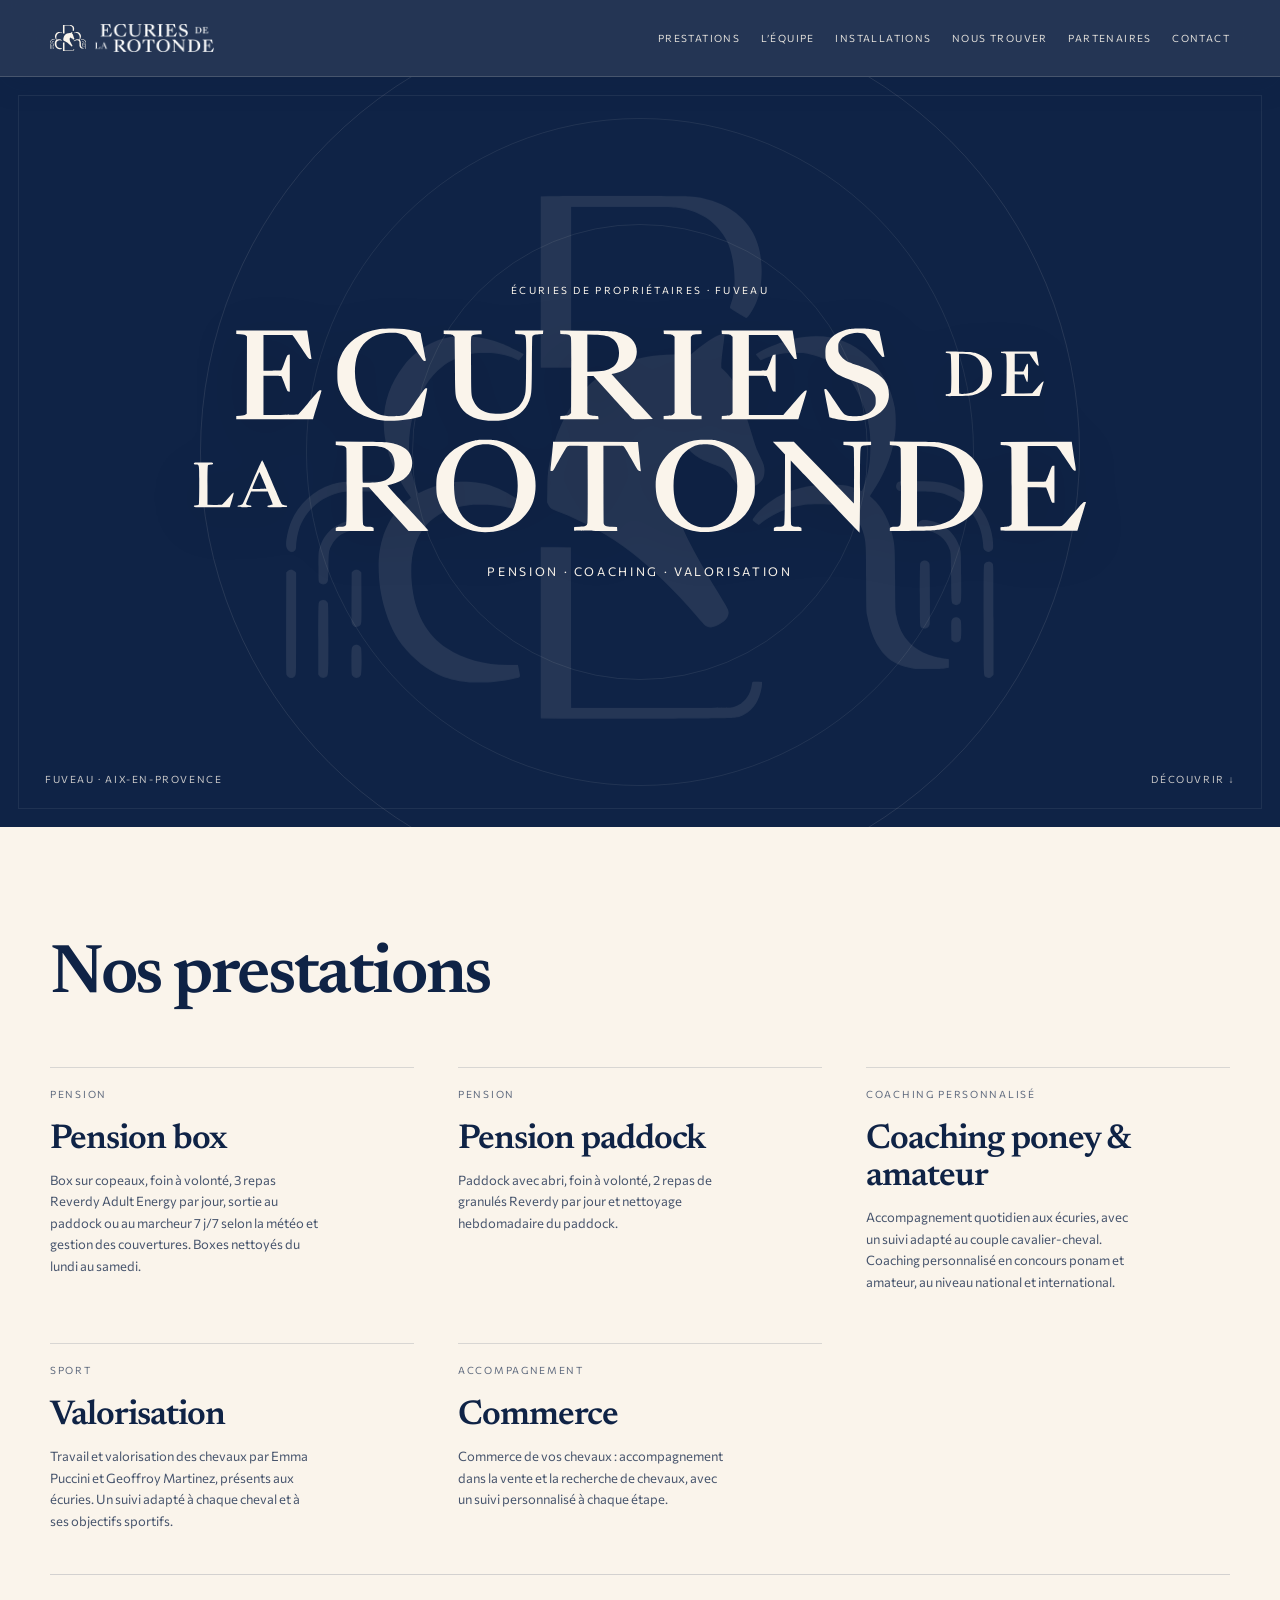
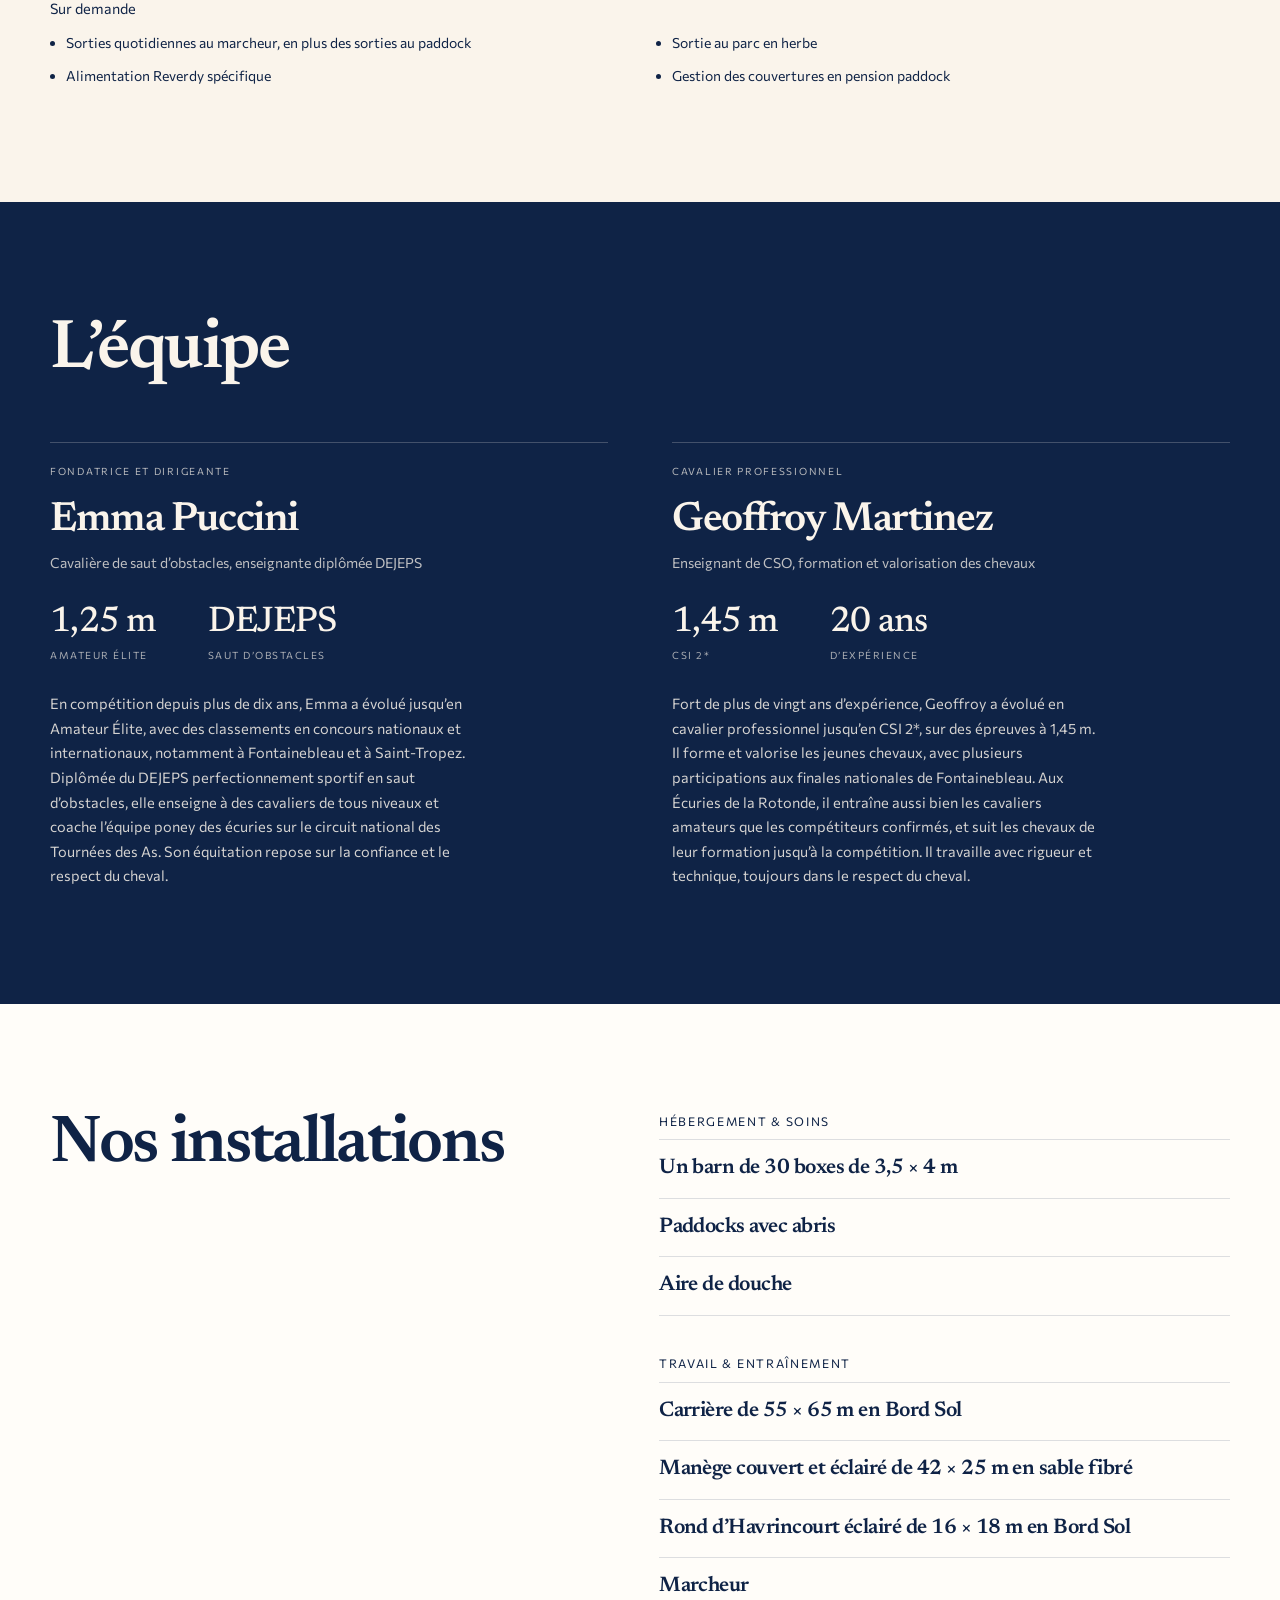
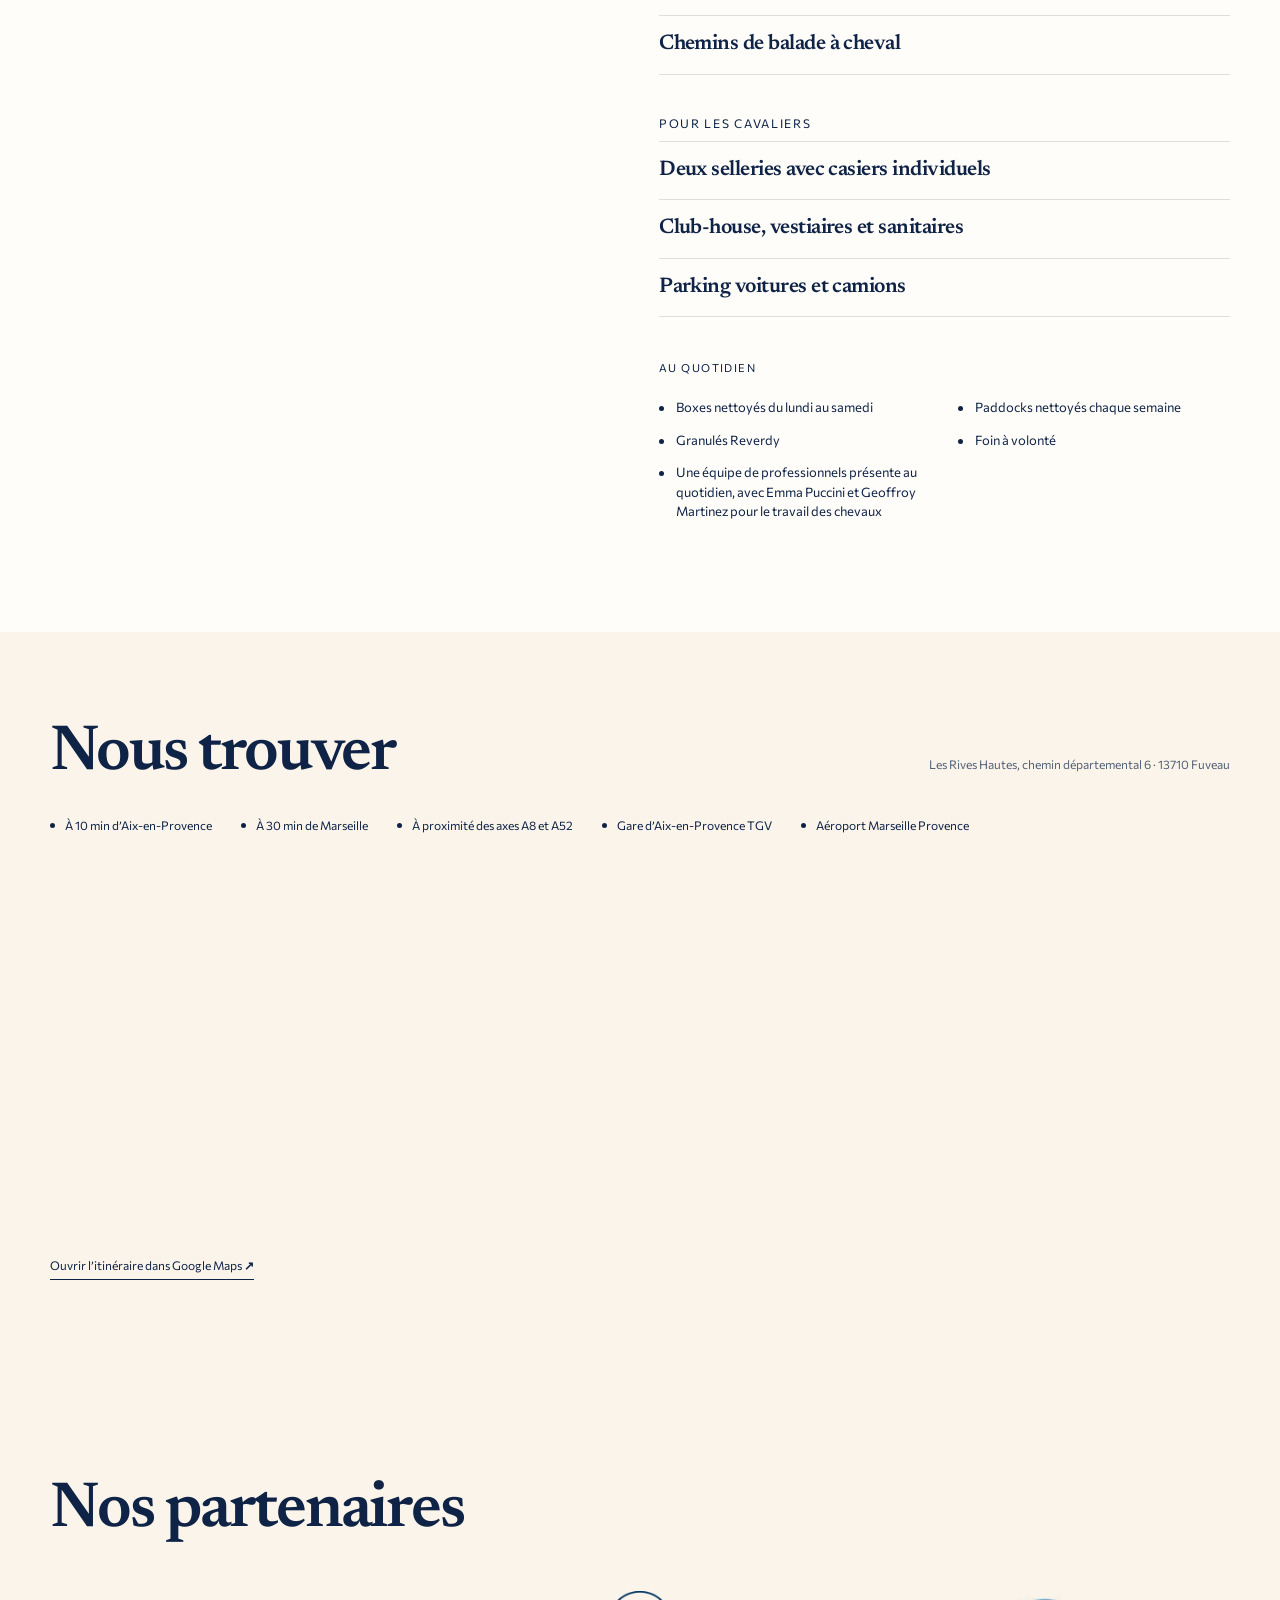
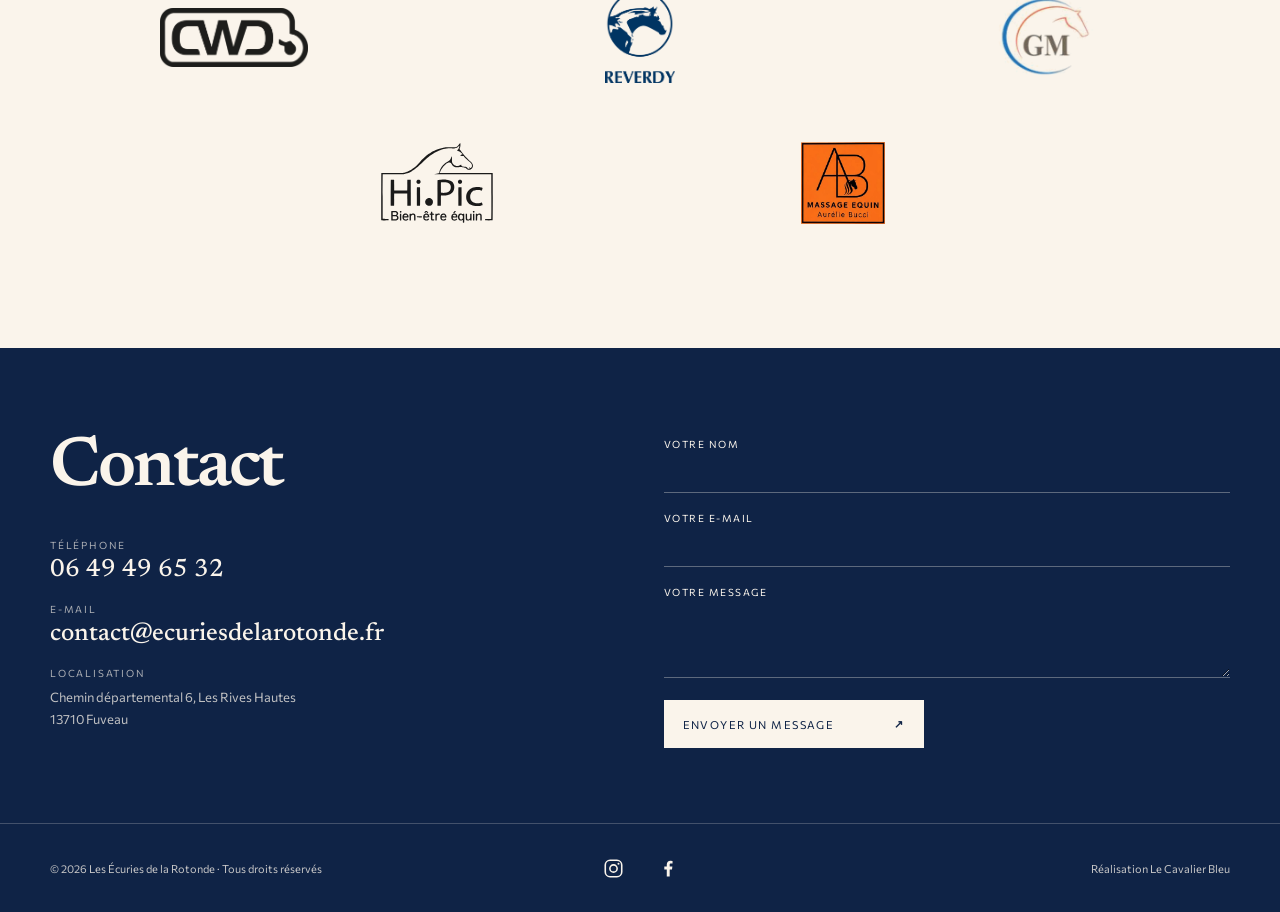
==== ecuries-de-la-rotonde-mini-site/index.html @ ada13812 "Add team section to the Rotonde mini-site Emma Puccini and Geoffroy Martinez with short bios and key" ====
<!DOCTYPE html>

<!DOCTYPE html>

<html lang="fr"><head><meta charset="utf-8"/><meta content="width=device-width, initial-scale=1" name="viewport"/><meta content="#0F2346" name="theme-color"/><meta content="Les Écuries de la Rotonde à Fuveau, près d'Aix-en-Provence : pensions box et paddock, coaching poney et amateur, valorisation et commerce de chevaux." name="description"/><title>Écuries de la Rotonde | Pension, coaching et valorisation à Fuveau</title><style>
@font-face{font-family:Newsreader;src:url('[data-uri]') format('woff2');font-weight:500;font-display:swap}@font-face{font-family:Newsreader;src:url('[data-uri]') format('woff2');font-weight:600;font-display:swap}@font-face{font-family:Commissioner;src:url('[data-uri]') format('woff2');font-weight:400;font-display:swap}@font-face{font-family:Commissioner;src:url('[data-uri]') format('woff2');font-weight:600;font-display:swap}
:root{--ink:#0f2346;--cream:#faf4eb;--paper:#fffdf9;--rule:rgba(15,35,70,.14);--serif:Newsreader,Georgia,serif;--sans:Commissioner,Arial,sans-serif}*{box-sizing:border-box}html{scroll-behavior:smooth;scroll-padding-top:88px}body{margin:0;background:var(--cream);color:var(--ink);font-family:var(--sans);-webkit-font-smoothing:antialiased}a{color:inherit}button,input,textarea{font:inherit}button{cursor:pointer}.wrap{width:min(1180px,calc(100% - 88px));margin:auto}.top{position:sticky;top:0;z-index:20;background:var(--cream);border-bottom:1px solid var(--rule)}.top-inner{height:76px;display:flex;align-items:center;justify-content:space-between}.wordmark{font-family:var(--serif);font-size:25px;font-weight:600;letter-spacing:-.045em;line-height:1;text-decoration:none}.navlinks{display:flex;gap:37px;align-items:center}.navlinks a{font-size:11px;text-decoration:none;text-transform:uppercase;letter-spacing:.14em;font-weight:600}.navlinks a:hover{text-decoration:underline;text-underline-offset:7px}.navlinks .nav-contact{border-bottom:1px solid var(--ink);padding-bottom:7px}.menu{display:none;border:0;background:transparent;font-size:12px;letter-spacing:.12em}
.hero{background:var(--ink);color:var(--cream);position:relative;overflow:hidden;min-height:min(710px,calc(100svh - 76px));display:flex;align-items:center;justify-content:center}.hero:after{content:"";position:absolute;inset:18px;border:1px solid rgba(250,244,235,.11);pointer-events:none}.hero-bg{position:absolute;width:min(800px,90vw);aspect-ratio:1;left:50%;top:50%;transform:translate(-50%,-50%);border:1px solid rgba(250,244,235,.1);border-radius:50%;animation:ringEnter 1.5s ease both}.hero-bg:before,.hero-bg:after{content:"";position:absolute;inset:12%;border:1px solid rgba(250,244,235,.08);border-radius:50%}.hero-bg:after{inset:24%}.hero-monogram{position:absolute;width:480px;max-width:72%;opacity:.045;left:50%;top:50%;transform:translate(-50%,-50%);pointer-events:none}.hero-inner{width:min(1000px,80vw);text-align:center;position:relative;z-index:2;padding:100px 0 115px}.hero-label{font-size:10px;letter-spacing:.26em;text-transform:uppercase;opacity:.74;animation:fadeUp .8s .25s both}.hero-logo{width:min(700px,76vw);height:auto;display:block;margin:54px auto 56px;animation:logoReveal 1.4s .1s both}.hero-location{font-family:var(--serif);font-size:19px;font-style:italic;opacity:.83;animation:fadeUp 1s .7s both}.hero-bottom{position:absolute;bottom:42px;left:45px;right:45px;display:flex;justify-content:space-between;align-items:end;z-index:3;font-size:10px;text-transform:uppercase;letter-spacing:.16em;opacity:.78}.hero-bottom a{text-decoration:none}.hero-bottom a:hover{text-decoration:underline}.cross{font-family:var(--serif);font-size:25px;font-weight:500;line-height:0}.section{padding:116px 0}.section-intro{display:grid;grid-template-columns:1fr 2fr;gap:38px;align-items:start;margin-bottom:58px}.eyebrow{font-size:10px;letter-spacing:.2em;text-transform:uppercase;font-weight:600;padding-top:12px}.section-title{font-family:var(--serif);font-size:clamp(52px,6.3vw,88px);font-weight:600;letter-spacing:-.055em;line-height:.95;margin:0}.section-title i{font-weight:500}.subhead{font-size:14px;line-height:1.7;max-width:450px;margin:26px 0 0;opacity:.8}.offers{display:grid;grid-template-columns:repeat(3,1fr);column-gap:44px;row-gap:50px}.offer{padding-top:20px;border-top:1px solid var(--rule)}.offer h3{font-family:var(--serif);font-weight:600;font-size:clamp(26px,2.7vw,36px);letter-spacing:-.03em;line-height:1.08;margin:0 0 11px}.offer p{font-size:13px;line-height:1.65;max-width:270px;margin:0;opacity:.76}.offer small{display:block;font-size:10px;text-transform:uppercase;letter-spacing:.17em;margin-bottom:22px;opacity:.65}.install{background:var(--paper);padding:110px 0}.install-grid{display:grid;grid-template-columns:1fr 1.1fr;gap:90px}.install-heading{position:sticky;top:120px;align-self:start}.install-heading .section-title{font-size:clamp(55px,6vw,80px)}.facility-list{margin:4px 0 0;padding:0;list-style:none}.facility-list li{display:flex;gap:24px;align-items:baseline;justify-content:space-between;border-bottom:1px solid var(--rule);padding:19px 0;font-family:var(--serif);font-size:clamp(22px,2.1vw,31px);font-weight:500;letter-spacing:-.02em}.facility-list li:first-child{border-top:1px solid var(--rule)}.facility-list .number{font:600 10px var(--sans);letter-spacing:.12em;opacity:.44}.facility-note{margin-top:36px;padding-left:23px;border-left:2px solid var(--ink);font-size:12px;line-height:1.9}.facility-note strong{font-weight:600}.partners{padding:96px 0 105px}.partners-head{display:flex;justify-content:space-between;align-items:end;gap:20px;margin-bottom:53px}.partners-head .section-title{font-size:clamp(50px,5.6vw,75px)}.partner-grid{display:grid;grid-template-columns:repeat(4,1fr);gap:46px;align-items:center}.partner-logo{height:98px;display:flex;align-items:center;justify-content:center}.partner-logo img{display:block;max-width:100%;max-height:76px;object-fit:contain;filter:grayscale(1);mix-blend-mode:multiply}.partner-logo img.hipic{max-height:85px}.partner-grid figcaption{font-size:10px;text-align:center;letter-spacing:.12em;text-transform:uppercase;margin-top:14px;opacity:.6}.partner-grid figure{margin:0}.contact{background:var(--ink);color:var(--cream);padding:120px 0 110px}.contact-layout{display:grid;grid-template-columns:.9fr 1.1fr;gap:100px}.contact .section-title{font-size:clamp(65px,7vw,100px)}.contact-lines{margin-top:60px}.contact-lines .contact-label{font-size:10px;letter-spacing:.18em;text-transform:uppercase;opacity:.65;margin:28px 0 9px}.contact-lines a{font-family:var(--serif);font-size:clamp(22px,2.2vw,29px);text-decoration:none}.contact-lines a:hover{text-decoration:underline}.contact-lines .address{font-size:13px;line-height:1.7;opacity:.75;max-width:320px}.contact-form{padding-top:20px}.contact-form label{display:block;font-size:10px;text-transform:uppercase;letter-spacing:.15em;margin:0 0 10px}.contact-form input,.contact-form textarea{background:transparent;border:none;border-bottom:1px solid rgba(250,244,235,.33);color:var(--cream);width:100%;padding:11px 0 15px;outline:none;border-radius:0;margin-bottom:30px;font-size:15px}.contact-form input:focus,.contact-form textarea:focus{border-color:var(--cream)}.contact-form textarea{height:100px;resize:vertical}.submit{border:1px solid var(--cream);color:var(--ink);background:var(--cream);padding:18px 25px;min-height:54px;display:flex;justify-content:space-between;align-items:center;gap:60px;font-size:11px;letter-spacing:.13em;text-transform:uppercase;font-weight:600}.submit:hover{background:transparent;color:var(--cream)}.form-note{font-size:11px;opacity:.65;line-height:1.55;margin-top:16px}.footer{background:var(--ink);color:var(--cream);border-top:1px solid rgba(250,244,235,.22);padding:26px 0}.footer .wrap{display:flex;justify-content:space-between;gap:22px;font-size:11px;opacity:.76}.footer a{text-decoration:none}.footer a:hover{text-decoration:underline}
@keyframes logoReveal{0%{opacity:0;transform:translateY(22px) scale(.97);filter:blur(6px)}100%{opacity:1;transform:translateY(0) scale(1);filter:blur(0)}}@keyframes fadeUp{from{opacity:0;transform:translateY(15px)}to{opacity:1;transform:translateY(0)}}@keyframes ringEnter{from{opacity:0;transform:translate(-50%,-50%) scale(.88)}to{opacity:1;transform:translate(-50%,-50%) scale(1)}}
@media(max-width:850px){.wrap{width:calc(100% - 44px)}.top-inner{height:68px}.navlinks{gap:16px}.navlinks a{font-size:10px}.hero{min-height:620px}.hero-logo{width:85vw}.section{padding:85px 0}.section-intro{grid-template-columns:1fr;gap:18px}.offers{grid-template-columns:repeat(2,1fr);gap:35px}.install-grid{grid-template-columns:1fr;gap:44px}.install-heading{position:static}.partner-grid{gap:22px}.contact-layout{grid-template-columns:1fr;gap:50px}.contact-lines{margin-top:35px}}
@media(max-width:600px){.top-inner{height:64px}.wordmark{font-size:22px}.menu{display:block}.navlinks{display:none;position:absolute;top:64px;left:0;right:0;background:var(--cream);padding:26px 22px 30px;flex-direction:column;align-items:start;gap:24px;border-bottom:1px solid var(--rule)}.navlinks.open{display:flex}.navlinks a{font-size:12px}.hero{min-height:580px;min-height:calc(85svh - 64px)}.hero:after{inset:10px}.hero-inner{width:100%;padding:90px 20px 115px}.hero-logo{width:93%;margin:48px auto}.hero-label{font-size:9px}.hero-location{font-size:17px}.hero-bottom{left:24px;right:24px;bottom:25px;font-size:9px}.hero-monogram{max-width:95%}.section{padding:76px 0}.section-title{font-size:57px}.section-intro{margin-bottom:38px}.offers{grid-template-columns:1fr;gap:24px}.offer{padding-top:16px}.offer small{margin-bottom:12px}.offer h3{font-size:31px}.install{padding:80px 0}.facility-list li{font-size:25px}.partner-grid{grid-template-columns:repeat(2,1fr);gap:28px 18px}.partners-head{margin-bottom:32px}.partners-head .section-title{font-size:55px}.contact{padding:80px 0}.contact .section-title{font-size:76px}.contact-form{padding-top:0}.footer .wrap{flex-direction:column;gap:10px}}
@media(prefers-reduced-motion:reduce){html{scroll-behavior:auto}*,*:before,*:after{animation:none!important;transition:none!important}}

/* V7 design refinements */
i,em,.hero-location{font-style:normal!important} .section-title{font-weight:750;letter-spacing:-.035em}.section-title i{font-weight:inherit}.wordmark{display:inline-flex;align-items:center;width:185px;min-width:185px}.nav-logo{width:100%;height:46px;object-fit:contain;object-position:left center;filter:brightness(0) saturate(100%) invert(12%) sepia(24%) saturate(2056%) hue-rotate(178deg) brightness(90%)}.top-inner{gap:35px}.hero-location{font-family:var(--sans);font-size:12px;font-weight:600;letter-spacing:.26em;text-transform:uppercase}.section-intro{grid-template-columns:1fr;gap:0}.section-title{font-size:clamp(48px,5.4vw,78px)}.install-heading .section-title{font-size:clamp(43px,5.2vw,70px)}.facility-list li{align-items:center;gap:26px;font-size:clamp(21px,2vw,29px);font-weight:550}.facility-list li small{font-family:var(--sans);font-size:12px;letter-spacing:.01em;white-space:nowrap;opacity:.7}.facility-note p{margin:8px 0 0}.partner-grid a{display:block;text-decoration:none;transition:opacity .2s ease}.partner-grid a:hover{opacity:.7}.partner-logo img{filter:none}.partners .section-title{font-size:clamp(47px,5vw,70px)}.contact-layout{gap:110px;align-items:start}.contact .eyebrow{padding-top:0;margin-bottom:28px}.contact .section-title{font-size:clamp(60px,6vw,87px);line-height:1.1}.contact-lines{margin-top:75px}.contact-form{padding-top:48px}.location-section{padding:90px 0 105px;background:var(--cream)}.location-head{display:flex;align-items:baseline;justify-content:space-between;gap:25px;margin-bottom:30px}.location-head h2{font-family:var(--serif);font-size:clamp(42px,5vw,66px);margin:0;font-weight:700;letter-spacing:-.04em}.location-head p{font-size:12px;margin:0;opacity:.7}.map{width:100%;height:370px;border:0;display:block;filter:none}.directions{display:inline-block;margin-top:22px;font-size:12px;font-weight:600;text-decoration:none;border-bottom:1px solid;padding-bottom:6px}.directions:hover{opacity:.65}@media(max-width:850px){.wordmark{width:160px;min-width:160px}.contact-layout{gap:55px}.contact-form{padding-top:0}.contact-lines{margin-top:45px}}@media(max-width:600px){.wordmark{width:146px;min-width:146px}.nav-logo{height:42px}.top-inner{gap:12px}.hero-location{font-size:10px;letter-spacing:.15em}.facility-list li{display:block}.facility-list li small{display:block;margin-top:7px}.location-head{display:block}.location-head p{margin-top:12px}.map{height:310px}.contact .eyebrow{margin-bottom:24px}.contact .section-title{font-size:68px}.contact-lines{margin-top:48px}}
/* V8: visual refinement */
.wordmark{width:143px!important;min-width:143px!important;flex-shrink:0}
.nav-logo{height:38px!important;object-fit:contain!important}
.top-inner{gap:28px}
.hero{min-height:min(750px,calc(100svh - 76px))}
.hero:after{border-color:rgba(250,244,235,.07)}
.hero-bg{opacity:.48;width:min(880px,95vw)}
.hero-monogram{display:none!important}
.hero-inner{width:min(1120px,92vw);padding:82px 0 112px}
.hero-logo{width:min(900px,88vw);max-height:480px;object-fit:contain;margin:30px auto 30px;filter:drop-shadow(0 9px 30px rgba(0,0,0,.08))}
.hero-label{font-size:10px;letter-spacing:.23em}
.hero-location{font-size:12px;letter-spacing:.22em;font-weight:600}
.section-title,.partners .section-title,.install-heading .section-title{font-weight:750}
.facility-list li{justify-content:flex-start;letter-spacing:-.025em;padding:17px 0}
.facility-list li:first-child{border-top:0}
.facility-note{margin-top:39px;padding-left:0;border-left:0}
.facility-note strong{font-size:11px;letter-spacing:.13em;text-transform:uppercase}
.daily-list{list-style:none;margin:19px 0 0;padding:0;display:grid;grid-template-columns:1fr 1fr;column-gap:27px;row-gap:13px}
.daily-list li{position:relative;padding-left:17px;font-size:13px;line-height:1.5}
.daily-list li:before{content:'';position:absolute;top:8px;left:0;width:5px;height:5px;border-radius:50%;background:var(--ink)}
.partners-head{margin-bottom:36px}
.partner-grid{gap:26px}
.partner-logo{height:105px}
.partner-logo img,.partner-logo img.hipic{width:100%;height:78px;max-height:78px;max-width:175px;object-fit:contain}
.partner-grid figure:first-child img{max-width:132px}
.contact{padding:82px 0 75px}
.contact-layout{grid-template-columns:1fr 1.05fr;gap:74px}
.contact .section-title{font-size:clamp(55px,5.5vw,76px);line-height:1.1}
.contact-lines{margin-top:31px}
.contact-lines .contact-label{margin:20px 0 7px}
.contact-lines a{font-size:clamp(19px,2vw,25px)}
.contact-form{padding-top:8px}
.contact-form label{margin-bottom:5px}
.contact-form input,.contact-form textarea{margin-bottom:19px;padding:8px 0 11px}
.contact-form textarea{height:75px}
.submit{padding:13px 18px;min-height:48px}
.location-head h2{font-style:normal}
.access-facts{display:flex;flex-wrap:wrap;gap:10px 29px;margin:20px 0 32px}
.access-facts span{font-size:12px;font-weight:600;line-height:1.5;position:relative;padding-left:15px}
.access-facts span:before{content:'';position:absolute;top:7px;left:0;width:5px;height:5px;background:var(--ink);border-radius:50%}
@media(max-width:850px){.contact-layout{gap:36px}.hero-logo{width:94vw}}
@media(max-width:600px){.wordmark{width:118px!important;min-width:118px!important}.nav-logo{height:33px!important}.hero{min-height:calc(82svh - 64px)}.hero-inner{width:100%;padding:100px 13px 110px}.hero-logo{width:98%;margin:35px auto 34px}.hero-location{font-size:10px;letter-spacing:.16em}.daily-list{grid-template-columns:1fr}.partner-grid{gap:14px}.partner-logo img,.partner-logo img.hipic{height:62px;max-height:62px;max-width:130px}.partner-grid figure:first-child img{max-width:105px}.contact{padding:67px 0}.contact .section-title{font-size:57px}.contact-lines{margin-top:25px}.access-facts{gap:9px 20px}}


/* V9 — editorial finishing & visual motion */
.wordmark{display:inline-flex!important;align-items:center;gap:10px;width:auto!important;min-width:0!important;text-decoration:none;color:#0F2346;flex:none}
.nav-symbol{display:block;object-fit:contain;width:42px;height:43px;filter:brightness(0) saturate(100%) invert(12%) sepia(24%) saturate(2056%) hue-rotate(178deg) brightness(90%)}
.nav-name{max-width:143px;font-family:var(--sans);font-weight:700;font-size:11px;line-height:1.22;letter-spacing:.105em}
.hero{isolation:isolate;overflow:hidden}
.hero-monogram{display:block!important;position:absolute;z-index:0;width:min(710px,79vw);height:auto;max-height:76%;object-fit:contain;top:50%;left:50%;transform:translate(-50%,-49%);opacity:.095;pointer-events:none;animation:watermark-reveal 2.4s ease-out both}
.hero-inner{position:relative;z-index:2}
.hero-logo{position:relative;z-index:2;filter:drop-shadow(0 12px 25px rgba(0,0,0,.16));animation:logo-reveal 1.35s cubic-bezier(.2,.7,.2,1) both}
.water-ripples{position:absolute;z-index:0;inset:0;pointer-events:none;overflow:hidden}
.water-ripples span{position:absolute;left:50%;top:49%;width:48vw;height:48vw;max-width:650px;max-height:650px;border:1px solid rgba(250,244,235,.12);border-radius:50%;transform:translate(-50%,-50%) scale(.65);animation:fountain-wave 9s ease-out infinite;opacity:0}
.water-ripples span:nth-child(2){animation-delay:3s}.water-ripples span:nth-child(3){animation-delay:6s}
@keyframes fountain-wave{0%{transform:translate(-50%,-50%) scale(.62);opacity:0}17%{opacity:.44}75%{opacity:.08}100%{transform:translate(-50%,-50%) scale(1.85);opacity:0}}
@keyframes logo-reveal{from{opacity:0;transform:translateY(16px) scale(.975)}to{opacity:1;transform:translateY(0) scale(1)}}
@keyframes watermark-reveal{from{opacity:0;transform:translate(-50%,-47%) scale(.95)}to{opacity:.095;transform:translate(-50%,-49%) scale(1)}}
.reveal{opacity:0;transform:translateY(19px);transition:opacity .8s ease, transform .8s cubic-bezier(.2,.7,.2,1)}.reveal.in-view{opacity:1;transform:translateY(0)}
.social-section{padding:74px 0;background:var(--cream);border-top:1px solid rgba(15,35,70,.09)}
.social-layout{display:flex;justify-content:space-between;align-items:center;gap:42px}
.social-layout .section-title{font-size:clamp(36px,4vw,58px)}
.social-links{display:flex;gap:36px;flex-wrap:wrap}
.social-link{display:inline-flex;gap:20px;align-items:center;font-size:15px;font-weight:650;letter-spacing:.02em;color:var(--ink);border-bottom:1px solid currentColor;padding:12px 0}
.social-link span{font-size:18px}.social-link.pending{opacity:.55;cursor:default}
@media(max-width:800px){.nav-name{max-width:116px;font-size:9px}.nav-symbol{width:37px;height:38px}.social-layout{align-items:flex-start;flex-direction:column;gap:18px}}
@media(max-width:600px){.nav-name{font-size:9px;max-width:108px}.nav-symbol{height:35px;width:34px}.wordmark{gap:7px}.hero-monogram{width:105vw;opacity:.085}.water-ripples span{width:90vw;height:90vw}.social-section{padding:52px 0}.social-links{gap:26px}.social-link{font-size:14px}}
@media(prefers-reduced-motion:reduce){.hero-logo,.hero-monogram,.water-ripples span{animation:none!important}.reveal{opacity:1;transform:none;transition:none}}

/* V10 — raffinement des éléments de marque et navigation */
.top-inner{gap:24px}
.wordmark{display:inline-flex;gap:9px;align-items:center;flex-shrink:0;min-width:0}
.nav-symbol{width:36px!important;height:37px!important;flex:none}
.nav-official-name{display:block;width:119px;height:42px;object-fit:contain;object-position:left center}
.navlinks{gap:clamp(12px,1.6vw,29px)}
.navlinks a{font-size:10px;white-space:nowrap}
.social-section{background:#0F2346;color:#FAF4EB;border:0}
.social-layout .section-title{color:#FAF4EB}
.social-links{gap:15px;align-items:center}
.social-icon-link{display:inline-flex;align-items:center;justify-content:center;gap:13px;width:82px;height:66px;color:#FAF4EB;text-decoration:none;border:1px solid rgba(250,244,235,.34);transition:background .25s,border-color .25s,transform .25s}
.social-icon-link svg{width:25px;height:25px;display:block}
.social-arrow{font:500 17px/1 sans-serif;transition:transform .25s}
.social-icon-link:hover{background:rgba(250,244,235,.12);border-color:#FAF4EB;transform:translateY(-2px)}
.social-icon-link:hover .social-arrow{transform:translate(2px,-2px)}
.social-icon-link:focus-visible{outline:2px solid #FAF4EB;outline-offset:4px}
@media(max-width:1050px){.navlinks{gap:14px}.navlinks a{font-size:9px}.nav-official-name{width:101px}.nav-symbol{width:32px!important;height:33px!important}}
@media(max-width:800px){.nav-official-name{width:112px;height:38px}.nav-symbol{width:34px!important;height:35px!important}}
@media(max-width:600px){.social-icon-link{width:72px;height:60px}.nav-official-name{width:100px;height:36px}}
@media(prefers-reduced-motion:reduce){.social-icon-link,.social-arrow{transition:none!important}}
/* V11 : navigation homogène et icônes sociales sans encadrés */
.navlinks .nav-contact{border:0;padding-bottom:0}
.social-icon-link,.social-icon-link:hover{border:0!important;background:transparent!important;box-shadow:none!important}
.social-icon-link{width:auto!important;height:auto!important;min-width:48px;min-height:48px;padding:7px 4px;gap:9px}
.social-icon-link:hover{transform:translateY(-2px)}
@media(max-width:600px){.social-icon-link{min-width:48px;min-height:48px}}
</style><noscript><style>.reveal{opacity:1!important;transform:none!important}</style></noscript><style>
/* V12 — en-tête bleu marine en verre dépoli, lien sociaux épurés */
.top {
 background:rgba(15,35,70,.91)!important;
 border-bottom:1px solid rgba(250,244,235,.16)!important;
 -webkit-backdrop-filter:blur(18px) saturate(1.3);
 backdrop-filter:blur(18px) saturate(1.3);
 box-shadow:0 8px 32px rgba(15,35,70,.09);
}
.top .navlinks a, .top .menu{color:#FAF4EB!important}
.top .navlinks a{border:0!important;padding-bottom:0!important;text-decoration:none!important;opacity:.87;transition:opacity .2s ease}
.top .navlinks a:hover,.top .navlinks a:focus-visible{opacity:1}
.top .nav-symbol{filter:none!important}
.top .nav-official-name{filter:brightness(0) invert(1)!important}
@media (max-width:600px){
 .top .navlinks{background:rgba(15,35,70,.975)!important;border-bottom:1px solid rgba(250,244,235,.2)!important;box-shadow:0 12px 24px rgba(15,35,70,.12)}
 .top .navlinks a{color:#FAF4EB!important}
}
.social-icon-link{gap:0!important}
.social-icon-link svg{transition:opacity .2s ease,transform .2s ease}
.social-icon-link:hover svg{opacity:.76;transform:translateY(-2px)}
@media(prefers-reduced-motion:reduce){.top .navlinks a,.social-icon-link svg{transition:none!important}}
</style><style>
/* V13: réseaux au pied de page, en trois zones équilibrées */
.footer .footer-grid{display:grid;grid-template-columns:minmax(0,1fr) auto minmax(0,1fr);align-items:center;gap:20px;opacity:1}
.footer-copyright{justify-self:start;color:rgba(250,244,235,.78)}
.footer-credit{justify-self:end;color:rgba(250,244,235,.78)}
.footer-social{display:flex;align-items:center;justify-content:center;gap:18px}
.footer-social .social-icon-link{display:inline-flex;align-items:center;justify-content:center;min-width:36px;min-height:36px;padding:5px;color:#FAF4EB}
.footer-social .social-icon-link svg{width:21px;height:21px}
@media(max-width:700px){.footer .footer-grid{grid-template-columns:1fr;justify-items:center;text-align:center;gap:12px}.footer-copyright,.footer-credit{justify-self:center}.footer-social{order:-1;gap:24px}}
</style><style>
.pension-options { margin-top: 2rem; padding-top: 1.35rem; border-top: 1px solid rgba(15,35,70,.16); color: #0F2346; }
.pension-options strong { display: block; font-size: .88rem; font-weight: 650; margin-bottom: .4rem; }
.pension-options p { font-size: .88rem; line-height: 1.55; max-width: 72ch; opacity: .83; }

/* V16 : prestations complémentaires et carte en couleurs naturelles */
.pension-options{margin-top:2.6rem;padding-top:1.5rem}
.pension-options strong{font-size:.9rem;font-weight:700;margin-bottom:1rem}
.option-list{list-style:none;display:grid;grid-template-columns:repeat(2,minmax(0,1fr));gap:.75rem 2rem;margin:0;padding:0}
.option-list li{position:relative;padding-left:1rem;font-size:.87rem;line-height:1.5}
.option-list li::before{content:'';position:absolute;left:0;top:.6em;width:5px;height:5px;border-radius:50%;background:currentColor}
.map{filter:none!important}
@media(max-width:600px){.option-list{grid-template-columns:1fr}}
</style><style>
.surfacing-credit{font-size:.78rem;letter-spacing:.025em;opacity:.75;margin:1.1rem 0 1.5rem}.surfacing-credit a{color:inherit;text-decoration:underline;text-underline-offset:3px}.gm-logo img{max-height:94px;object-fit:contain;filter:grayscale(1) contrast(1.6);mix-blend-mode:multiply}.partner-geoffroy{display:flex;align-items:center;justify-content:center}.partner-geoffroy .partner-logo{width:100%;display:flex;align-items:center;justify-content:center}
</style><style>
/* V19 : installations organisées par usage, sans cartouches supplémentaires */
.facility-group + .facility-group{margin-top:2.55rem}
.facility-group-title{font-family:var(--sans);font-size:.75rem;font-weight:700;line-height:1.3;letter-spacing:.14em;text-transform:uppercase;margin:0 0 .45rem;color:var(--navy,#0F2346)}
.facility-group .facility-list{margin-top:.6rem}
.facility-group .facility-list li{font-size:clamp(18px,1.65vw,25px);padding:15px 0;line-height:1.3}
.facility-group .facility-list li:first-child{border-top:1px solid var(--rule)}
/* Partenaires en deux rangées de 3 puis 2, centrées, sans carrousel */
.partner-grid{display:flex!important;flex-wrap:wrap;align-items:center;justify-content:center;gap:26px 38px!important}
.partner-grid figure{flex:0 1 calc((100% - 76px)/3);min-width:0;display:flex;align-items:center;justify-content:center}
.partner-grid figure:nth-child(4),.partner-grid figure:nth-child(5){flex-basis:calc((100% - 76px)/3)}
.partner-grid .partner-logo{display:flex;justify-content:center;align-items:center;width:100%;height:120px}
.partner-grid .partner-logo img{max-width:80%;max-height:100px;width:auto;height:auto;object-fit:contain}
@media(max-width:700px){.partner-grid{gap:18px 14px!important}.partner-grid figure{flex-basis:calc((100% - 14px)/2)!important}.partner-grid .partner-logo{height:94px}.partner-grid .partner-logo img{max-height:78px}}
@media(max-width:410px){.facility-group .facility-list li{font-size:19px}}
</style><style>
/* Consistent visual presentation of the official partner marks */
#partenaires .partner-logo img{mix-blend-mode:normal!important;filter:none!important;opacity:1!important;object-fit:contain!important;max-width:175px!important;max-height:82px!important;width:auto!important;height:auto!important;}
#partenaires .partner-logo img[alt="CWD"]{max-width:148px!important;}
#partenaires .partner-logo img[alt="Reverdy"]{max-height:92px!important;}
@media(max-width:600px){#partenaires .partner-logo img{max-width:130px!important;max-height:70px!important;}#partenaires .partner-logo img[alt="CWD"]{max-width:120px!important;}#partenaires .partner-logo img[alt="Reverdy"]{max-height:76px!important;}}
</style><style>
/* V21 : rendu du logo Geoffroy Martinez */
.partner-logo img[alt="Geoffroy Martinez"] { width: auto; max-width: 100%; max-height: 88px; object-fit: contain; }
</style><style>
/* L'équipe */
.team{background:var(--ink);color:var(--cream)}
.team .section-title{color:var(--cream)}
.team-grid{display:grid;grid-template-columns:repeat(2,minmax(0,1fr));column-gap:64px;row-gap:56px}
.member{padding-top:22px;border-top:1px solid rgba(250,244,235,.22);min-width:0}
.member small{display:block;font-size:10px;text-transform:uppercase;letter-spacing:.17em;margin-bottom:22px;opacity:.7}
.member h3{font-family:var(--serif);font-weight:600;font-size:clamp(30px,3.2vw,44px);letter-spacing:-.035em;line-height:1.05;margin:0 0 10px}
.member-role{font-size:14px;line-height:1.5;opacity:.75;margin:0 0 32px}
.member-facts{list-style:none;margin:0 0 30px;padding:0;display:flex;flex-wrap:wrap;gap:18px 52px}
.member-facts li{display:grid;gap:8px}
.member-facts strong{font-family:var(--serif);font-weight:500;font-size:clamp(28px,2.8vw,38px);line-height:1;letter-spacing:-.02em;white-space:nowrap}
.member-facts span{font-size:10px;text-transform:uppercase;letter-spacing:.15em;opacity:.65}
.member-bio{font-size:14.5px;line-height:1.7;max-width:48ch;margin:0;opacity:.84}
.nw{white-space:nowrap}
@media(max-width:850px){.team-grid{grid-template-columns:1fr;row-gap:48px}}
/* Contact : formulaire sous les coordonnées sur mobile */
@media(max-width:850px){.contact .contact-layout{grid-template-columns:1fr;gap:44px}}
</style>
</head><body>
<header class="top"><div class="wrap top-inner"><a aria-label="Écuries de la Rotonde, accueil" class="wordmark" href="#accueil"><img alt="" class="nav-symbol" src="[data-uri]"/><img alt="Écuries de la Rotonde" class="nav-official-name" src="[data-uri]"/></a><button aria-controls="navlinks" aria-expanded="false" class="menu" id="menu">MENU +</button><nav aria-label="Navigation principale" class="navlinks" id="navlinks"><a href="#prestations">Prestations</a><a href="#equipe">L’équipe</a><a href="#installations">Installations</a><a href="#acces">Nous trouver</a><a href="#partenaires">Partenaires</a><a href="#contact">Contact</a></nav></div></header>
<main><section aria-label="Écuries de la Rotonde, Fuveau" class="hero" id="accueil"><div class="hero-bg"></div><div aria-hidden="true" class="water-ripples"><span></span><span></span><span></span></div><img alt="" aria-hidden="true" class="hero-monogram" src="[data-uri]"/><div class="hero-inner"><div class="hero-label">Écuries de propriétaires · Fuveau</div><img alt="Écuries de la Rotonde" class="hero-logo" src="[data-uri]"/><p class="hero-location">Pension  ·  Coaching  ·  Valorisation</p></div><div class="hero-bottom"><span>Fuveau · Aix-en-Provence</span><a href="#prestations">Découvrir <span aria-hidden="true">↓</span></a></div></section>
</main>
<section class="section" id="prestations"><div class="wrap"><div class="section-intro"><div><h1 class="section-title">Nos prestations</h1></div></div><div class="offers">
<article class="offer"><small>Pension</small><h3>Pension box</h3><p>Box sur copeaux, foin à volonté, 3 repas Reverdy Adult Energy par jour, sortie au paddock ou au marcheur 7 j/7 selon la météo et gestion des couvertures. Boxes nettoyés du lundi au samedi.</p></article><article class="offer"><small>Pension</small><h3>Pension paddock</h3><p>Paddock avec abri, foin à volonté, 2 repas de granulés Reverdy par jour et nettoyage hebdomadaire du paddock.</p></article><article class="offer"><small>Coaching personnalisé</small><h3>Coaching poney &amp; amateur</h3><p>Accompagnement quotidien aux écuries, avec un suivi adapté au couple cavalier-cheval. Coaching personnalisé en concours ponam et amateur, au niveau national et international.</p></article><article class="offer"><small>Sport</small><h3>Valorisation</h3><p>Travail et valorisation des chevaux par Emma Puccini et Geoffroy Martinez, présents aux écuries. Un suivi adapté à chaque cheval et à ses objectifs sportifs.</p></article><article class="offer"><small>Accompagnement</small><h3>Commerce</h3><p>Commerce de vos chevaux : accompagnement dans la vente et la recherche de chevaux, avec un suivi personnalisé à chaque étape.</p></article>
</div><div class="pension-options"><strong>Sur demande</strong><ul class="option-list"><li>Sorties quotidiennes au marcheur, en plus des sorties au paddock</li><li>Sortie au parc en herbe</li><li>Alimentation Reverdy spécifique</li><li>Gestion des couvertures en pension paddock</li></ul></div></div></section><section class="section team" id="equipe"><div class="wrap"><div class="section-intro"><div><h2 class="section-title">L’équipe</h2></div></div><div class="team-grid"><article class="member"><small>Fondatrice et dirigeante</small><h3>Emma Puccini</h3><p class="member-role">Cavalière de saut d’obstacles, enseignante diplômée DEJEPS</p><ul class="member-facts"><li><strong>1,25&nbsp;m</strong><span>Amateur Élite</span></li><li><strong>DEJEPS</strong><span>Saut d’obstacles</span></li></ul><p class="member-bio">En compétition depuis plus de dix ans, Emma a évolué jusqu’en Amateur Élite, avec des classements en concours nationaux et internationaux, notamment à Fontainebleau et à <span class="nw">Saint-Tropez</span>. Diplômée du DEJEPS perfectionnement sportif en saut d’obstacles, elle enseigne à des cavaliers de tous niveaux et coache l’équipe poney des écuries sur le circuit national des Tournées des As. Son équitation repose sur la confiance et le respect du cheval.</p></article><article class="member"><small>Cavalier professionnel</small><h3>Geoffroy Martinez</h3><p class="member-role">Enseignant de CSO, formation et valorisation des chevaux</p><ul class="member-facts"><li><strong>1,45&nbsp;m</strong><span>CSI 2*</span></li><li><strong>20&nbsp;ans</strong><span>d’expérience</span></li></ul><p class="member-bio">Fort de plus de vingt ans d’expérience, Geoffroy a évolué en cavalier professionnel jusqu’en CSI 2*, sur des épreuves à 1,45&nbsp;m. Il forme et valorise les jeunes chevaux, avec plusieurs participations aux finales nationales de Fontainebleau. Aux Écuries de la Rotonde, il entraîne aussi bien les cavaliers amateurs que les compétiteurs confirmés, et suit les chevaux de leur formation jusqu’à la compétition. Il travaille avec rigueur et technique, toujours dans le respect du cheval.</p></article></div></div></section><section class="install" id="installations"><div class="wrap install-grid"><div class="install-heading"><h2 class="section-title">Nos installations</h2></div><div><div class="facility-group"><h3 class="facility-group-title">Hébergement &amp; soins</h3><ul class="facility-list"><li><span>Un barn de 30 boxes de 3,5 × 4 m</span></li><li><span>Paddocks avec abris</span></li><li><span>Aire de douche</span></li></ul></div><div class="facility-group"><h3 class="facility-group-title">Travail &amp; entraînement</h3><ul class="facility-list"><li><span>Carrière de 55 × 65 m en Bord Sol</span></li><li><span>Manège couvert et éclairé de 42 × 25 m en sable fibré</span></li><li><span>Rond d’Havrincourt éclairé de 16 × 18 m en Bord Sol</span></li><li><span>Marcheur</span></li><li><span>Chemins de balade à cheval</span></li></ul></div><div class="facility-group"><h3 class="facility-group-title">Pour les cavaliers</h3><ul class="facility-list"><li><span>Deux selleries avec casiers individuels</span></li><li><span>Club-house, vestiaires et sanitaires</span></li><li><span>Parking voitures et camions</span></li></ul></div><div class="facility-note"><strong>Au quotidien</strong><ul class="daily-list"><li>Boxes nettoyés du lundi au samedi</li><li>Paddocks nettoyés chaque semaine</li><li>Granulés Reverdy</li><li>Foin à volonté</li><li>Une équipe de professionnels présente au quotidien, avec Emma Puccini et Geoffroy Martinez pour le travail des chevaux</li></ul></div></div></div></section><section class="location-section" id="acces"><div class="wrap"><div class="location-head"><h2>Nous trouver</h2><p>Les Rives Hautes, chemin départemental 6 · 13710 Fuveau</p></div><div class="access-facts"><span>À 10 min d’Aix-en-Provence</span><span>À 30 min de Marseille</span><span>À proximité des axes A8 et A52</span><span>Gare d’Aix-en-Provence TGV</span><span>Aéroport Marseille Provence</span></div><iframe allowfullscreen="" class="map" loading="lazy" referrerpolicy="no-referrer-when-downgrade" src="https://www.google.com/maps?q=43.472991%2C5.56939&amp;z=14&amp;output=embed" title="Carte Google Maps, Les Écuries de la Rotonde à Fuveau"></iframe><a class="directions" href="https://www.google.com/maps/search/?api=1&amp;query=43.472991%2C5.56939" rel="noopener noreferrer" target="_blank">Ouvrir l’itinéraire dans Google Maps ↗</a></div></section><section class="partners" id="partenaires"><div class="wrap"><div class="partners-head"><div><h2 class="section-title">Nos partenaires</h2></div></div><div class="partner-grid"><figure><a aria-label="Visiter le site de CWD" href="https://www.cwdsellier.com/" rel="noopener noreferrer" target="_blank"><div class="partner-logo"><img alt="CWD" loading="eager" src="[data-uri]"/></div></a></figure><figure><a aria-label="Visiter le site de Reverdy" href="https://www.reverdy.fr/" rel="noopener noreferrer" target="_blank"><div class="partner-logo"><img alt="Reverdy" loading="eager" src="[data-uri]"/></div></a></figure><figure class="partner-geoffroy"><div class="partner-logo gm-logo"><img alt="Geoffroy Martinez" src="[data-uri]"/></div></figure><figure title="Site officiel à confirmer : Hi.Pic"><div class="partner-logo"><img alt="Hi.Pic" class="hipic" src="[data-uri]"/></div></figure><figure title="Site officiel à confirmer : AB Massage équin"><div class="partner-logo"><img alt="AB Massage équin" src="[data-uri]"/></div></figure></div></div></section><section class="contact" id="contact"><div class="wrap contact-layout"><div><h2 class="section-title">Contact</h2><div class="contact-lines"><div class="contact-label">Téléphone</div><a href="tel:+33649496532">06 49 49 65 32</a><div class="contact-label">E-mail</div><a href="mailto:contact@ecuriesdelarotonde.fr">contact@ecuriesdelarotonde.fr</a><div class="contact-label">Localisation</div><div class="address">Chemin départemental 6, Les Rives Hautes<br/>13710 Fuveau</div></div></div><form class="contact-form" id="contact-form"><label for="name">Votre nom</label><input autocomplete="name" id="name" name="name" required="" type="text"/><label for="email">Votre e-mail</label><input autocomplete="email" id="email" name="email" required="" type="email"/><label for="message">Votre message</label><textarea id="message" name="message" required=""></textarea><button class="submit" type="submit">Envoyer un message <span>↗</span></button></form></div></section><footer class="footer"><div class="wrap footer-grid"><span class="footer-copyright">© 2026 Les Écuries de la Rotonde · Tous droits réservés</span><div aria-label="Réseaux sociaux" class="footer-social"><a aria-label="Suivre les Écuries de la Rotonde sur Instagram" class="social-icon-link" href="https://www.instagram.com/ecuriesdelarotonde/" rel="noopener noreferrer" target="_blank"><svg aria-hidden="true" focusable="false" viewbox="0 0 24 24" xmlns="http://www.w3.org/2000/svg"><rect fill="none" height="18.8" rx="5.5" stroke="currentColor" stroke-width="1.8" width="18.8" x="2.6" y="2.6"></rect><circle cx="12" cy="12" fill="none" r="4.15" stroke="currentColor" stroke-width="1.8"></circle><circle cx="17.7" cy="6.5" fill="currentColor" r="1.15"></circle></svg></a><a aria-label="Suivre les Écuries de la Rotonde sur Facebook" class="social-icon-link" href="https://www.facebook.com/p/%C3%89curies-de-la-Rotonde-61592363981245/" rel="noopener noreferrer" target="_blank"><svg aria-hidden="true" focusable="false" viewbox="0 0 24 24" xmlns="http://www.w3.org/2000/svg"><path d="M14.5 21v-8h2.65l.42-3.2H14.5V7.75c0-.93.27-1.55 1.62-1.55h1.64V3.34A22.7 22.7 0 0015.37 3c-2.5 0-4.2 1.52-4.2 4.32V9.8H8.35V13h2.82v8z" fill="currentColor"></path></svg></a></div><span class="footer-credit">Réalisation <a href="https://lecavalierbleu.fr/" rel="noopener noreferrer" target="_blank">Le Cavalier Bleu</a></span></div></footer><script>const menu=document.querySelector('#menu'),links=document.querySelector('#navlinks');menu.addEventListener('click',()=>{let state=links.classList.toggle('open');menu.setAttribute('aria-expanded',String(state));menu.textContent=state?'FERMER −':'MENU +'});links.querySelectorAll('a').forEach(a=>a.addEventListener('click',()=>{links.classList.remove('open');menu.setAttribute('aria-expanded','false');menu.textContent='MENU +'}));document.querySelector('#contact-form').addEventListener('submit',e=>{e.preventDefault();const f=e.currentTarget;if(!f.reportValidity())return;const v=id=>f.querySelector('#'+id).value.trim();const subject=encodeURIComponent('Contact Écuries de la Rotonde — '+'Demande depuis le site');const body=encodeURIComponent('Nom : '+v('name')+'\nEmail : '+v('email')+'\n\n'+v('message'));location.href='mailto:contact@ecuriesdelarotonde.fr?subject='+subject+'&body='+body;});
const reducedMotion=window.matchMedia('(prefers-reduced-motion: reduce)').matches;
if(!reducedMotion && 'IntersectionObserver' in window){const io=new IntersectionObserver(entries=>entries.forEach(entry=>{if(entry.isIntersecting){entry.target.classList.add('in-view');io.unobserve(entry.target)}}),{threshold:.08});document.querySelectorAll('#prestations,#equipe,#installations,#partenaires,#suivez-nous,#contact,#acces').forEach(el=>{el.classList.add('reveal');io.observe(el)});}else{document.querySelectorAll('.reveal').forEach(el=>el.classList.add('in-view'));}
</script></body></html>
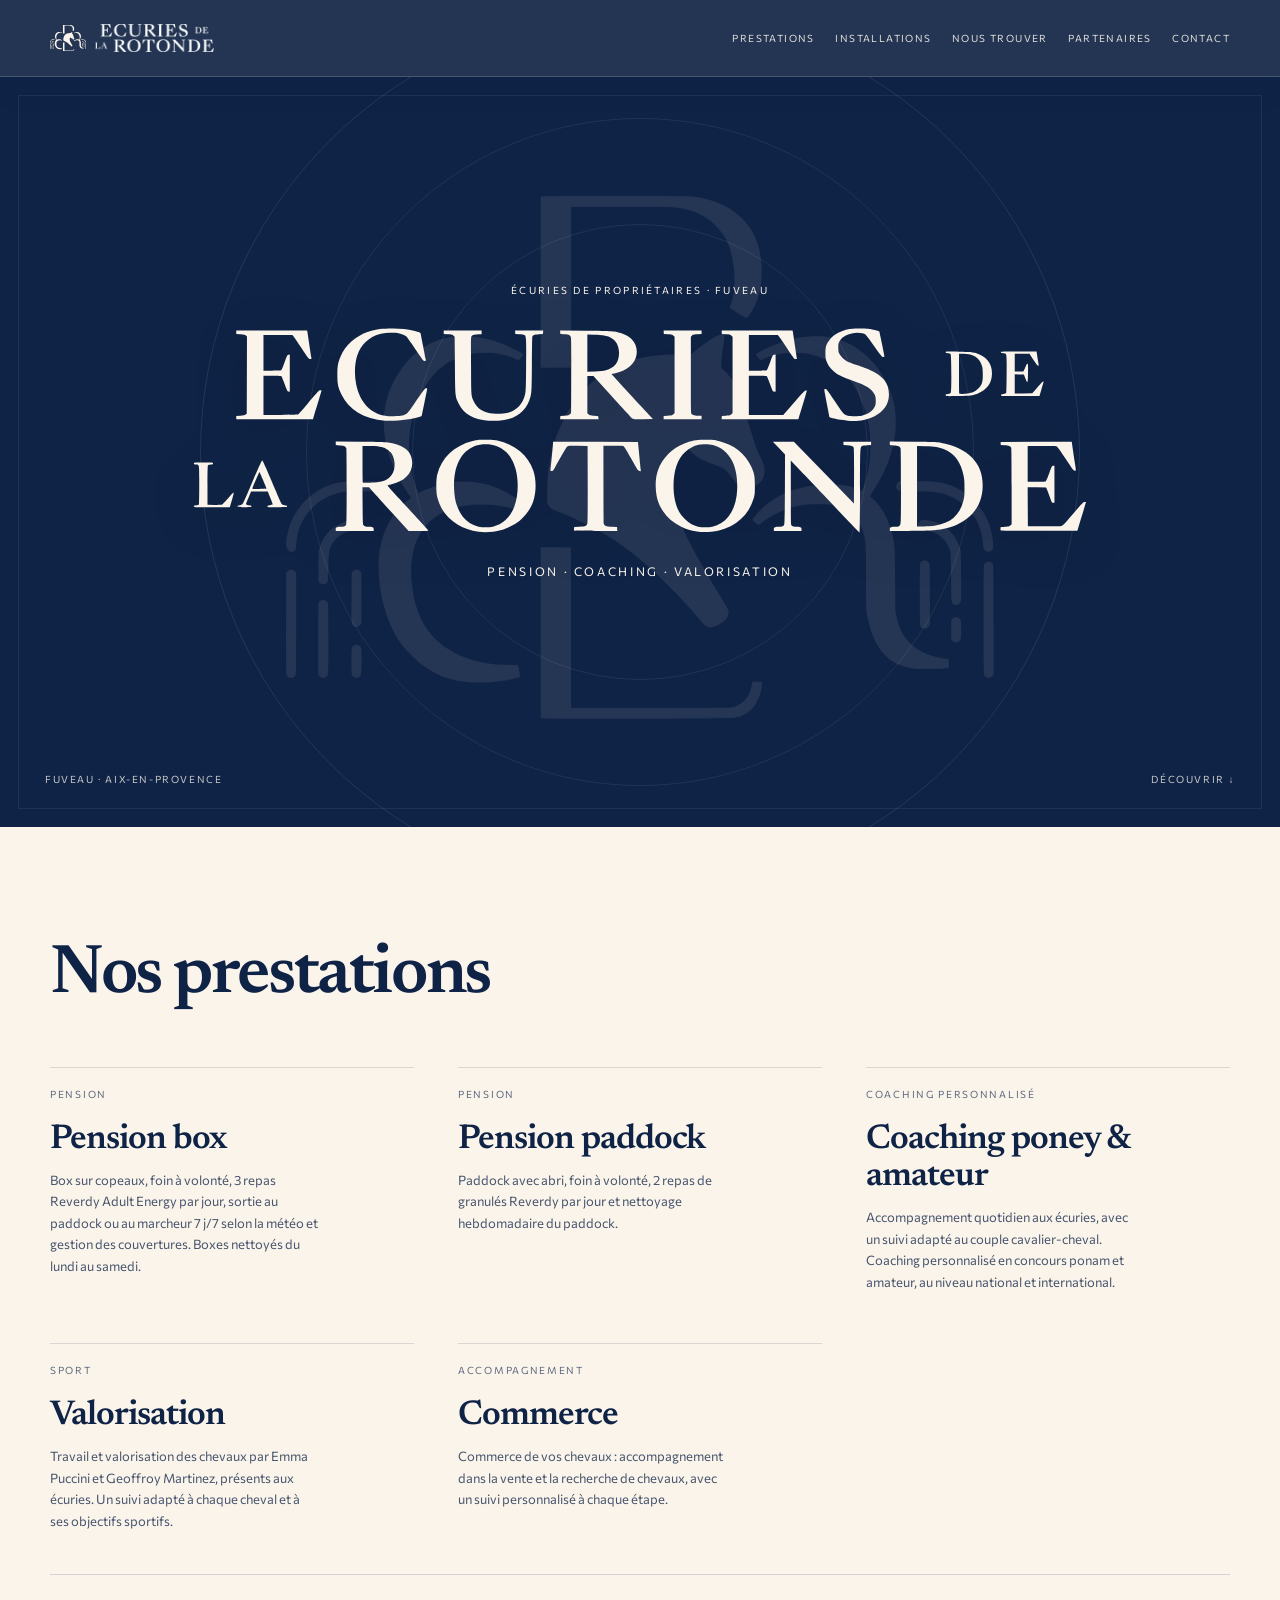
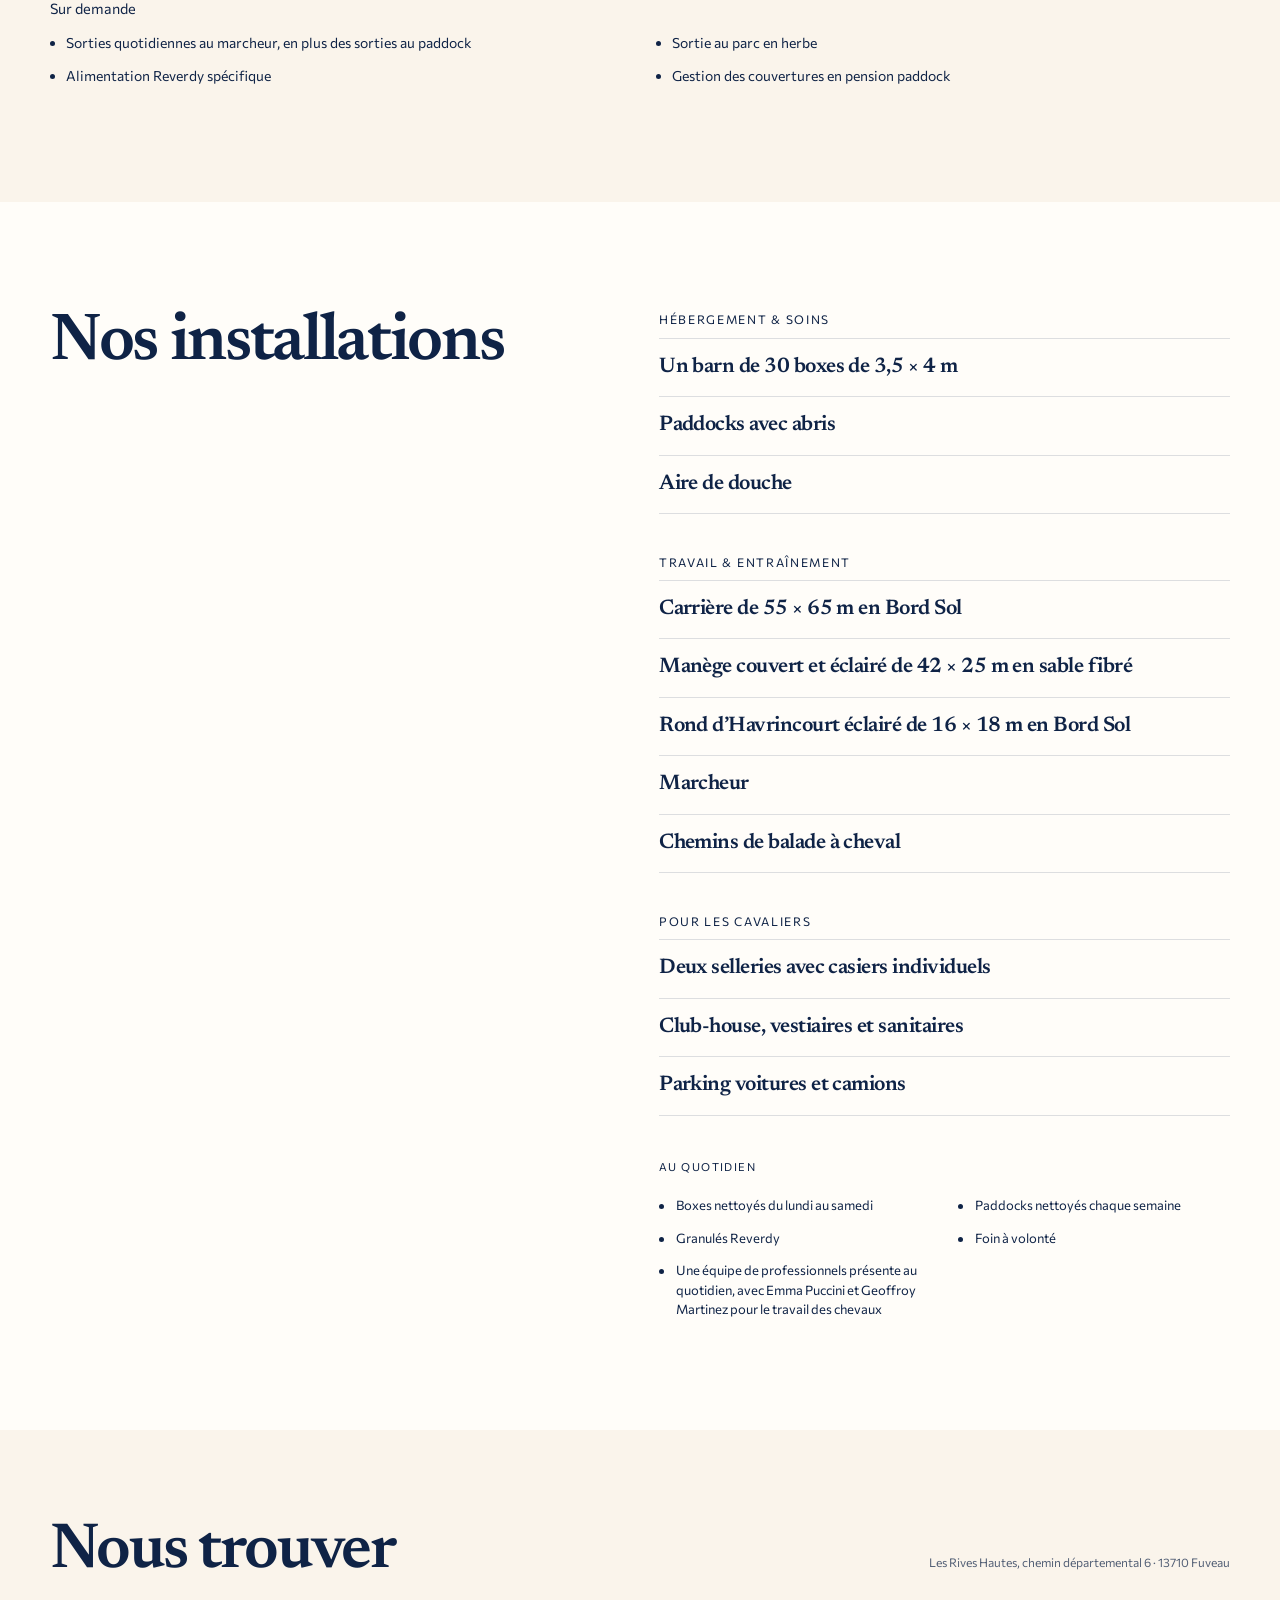
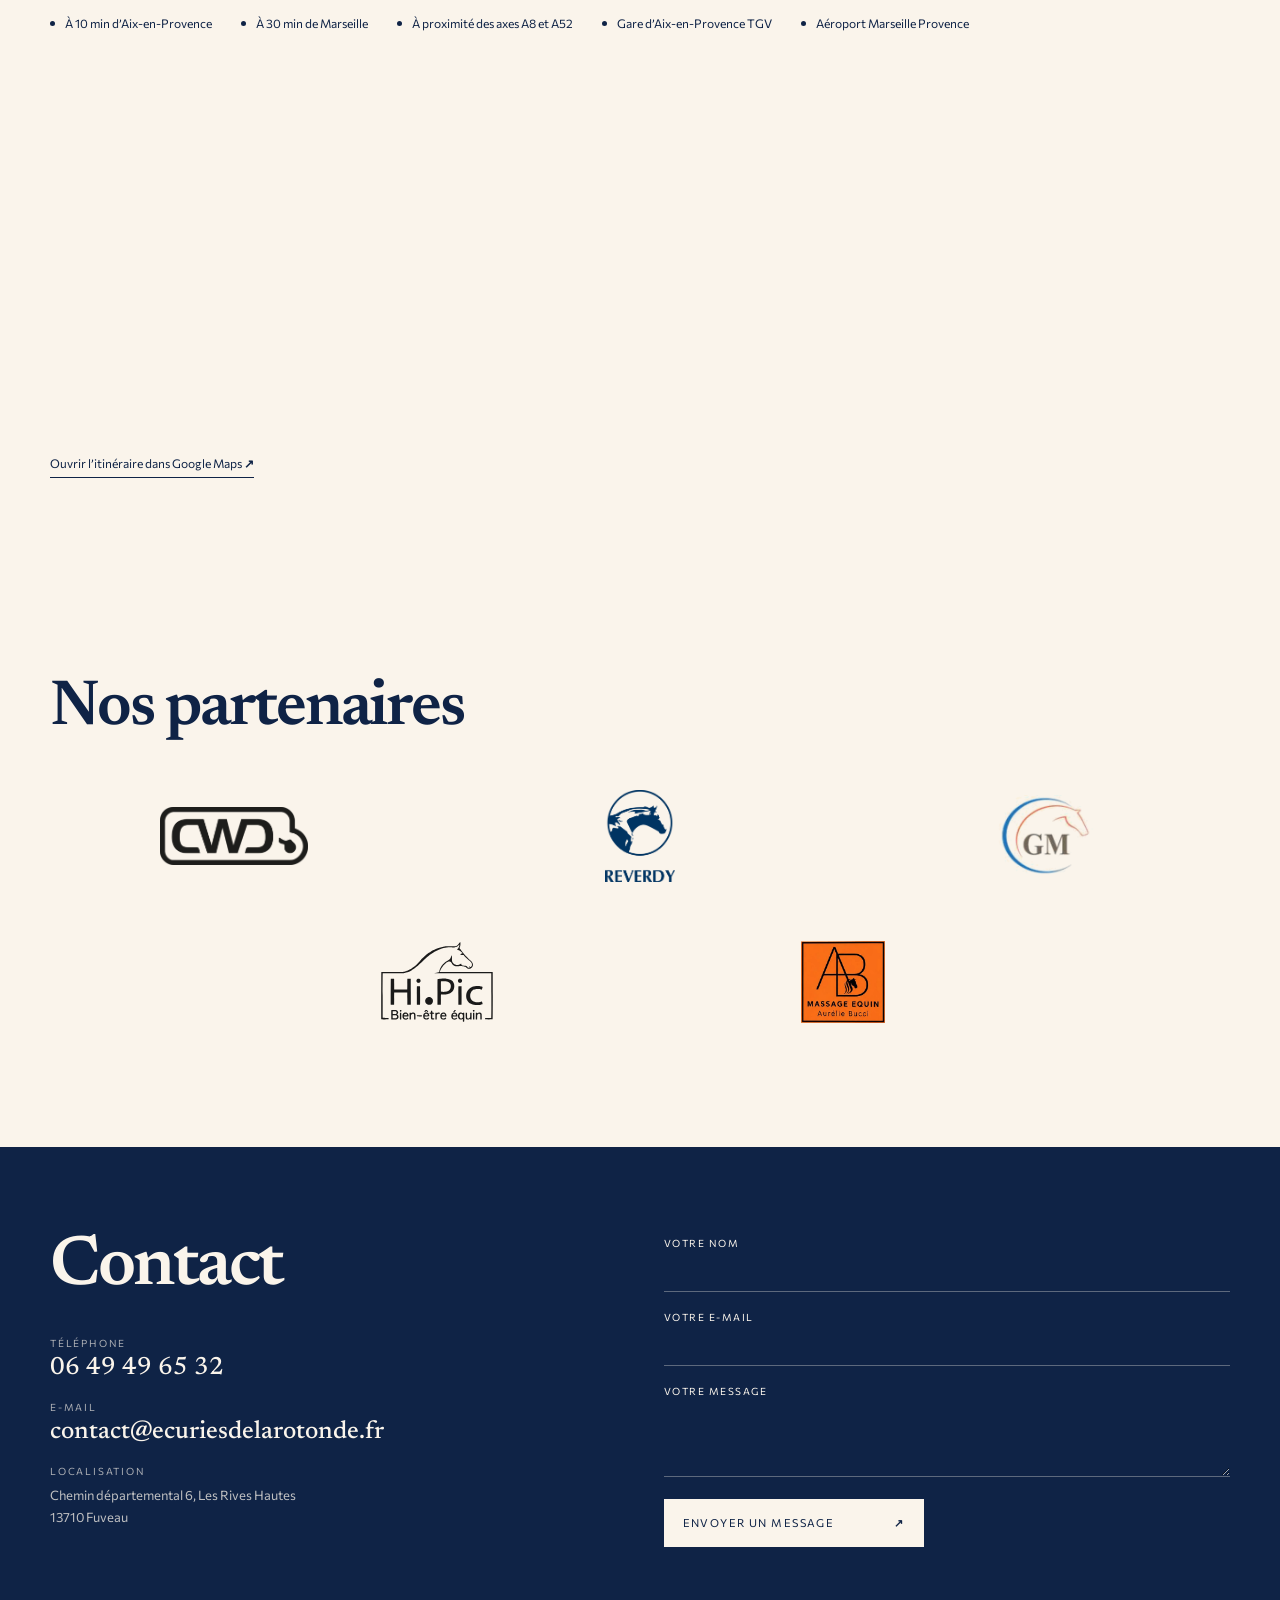
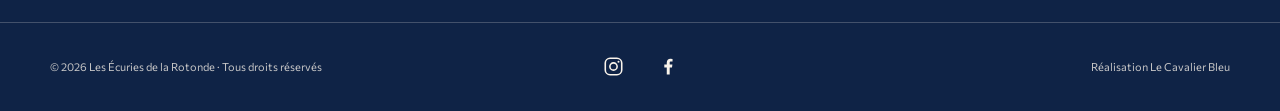
==== commit a2e4f99a: "Add Rotonde mini-site as provided by the client Single-file holding site, kept as received so later " ====
--- a/ecuries-de-la-rotonde-mini-site/index.html
+++ b/ecuries-de-la-rotonde-mini-site/index.html
@@ -178,32 +178,13 @@
 </style><style>
 /* V21 : rendu du logo Geoffroy Martinez */
 .partner-logo img[alt="Geoffroy Martinez"] { width: auto; max-width: 100%; max-height: 88px; object-fit: contain; }
-</style><style>
-/* L'équipe */
-.team{background:var(--ink);color:var(--cream)}
-.team .section-title{color:var(--cream)}
-.team-grid{display:grid;grid-template-columns:repeat(2,minmax(0,1fr));column-gap:64px;row-gap:56px}
-.member{padding-top:22px;border-top:1px solid rgba(250,244,235,.22);min-width:0}
-.member small{display:block;font-size:10px;text-transform:uppercase;letter-spacing:.17em;margin-bottom:22px;opacity:.7}
-.member h3{font-family:var(--serif);font-weight:600;font-size:clamp(30px,3.2vw,44px);letter-spacing:-.035em;line-height:1.05;margin:0 0 10px}
-.member-role{font-size:14px;line-height:1.5;opacity:.75;margin:0 0 32px}
-.member-facts{list-style:none;margin:0 0 30px;padding:0;display:flex;flex-wrap:wrap;gap:18px 52px}
-.member-facts li{display:grid;gap:8px}
-.member-facts strong{font-family:var(--serif);font-weight:500;font-size:clamp(28px,2.8vw,38px);line-height:1;letter-spacing:-.02em;white-space:nowrap}
-.member-facts span{font-size:10px;text-transform:uppercase;letter-spacing:.15em;opacity:.65}
-.member-bio{font-size:14.5px;line-height:1.7;max-width:48ch;margin:0;opacity:.84}
-.nw{white-space:nowrap}
-@media(max-width:850px){.team-grid{grid-template-columns:1fr;row-gap:48px}}
-/* Contact : formulaire sous les coordonnées sur mobile */
-@media(max-width:850px){.contact .contact-layout{grid-template-columns:1fr;gap:44px}}
-</style>
-</head><body>
-<header class="top"><div class="wrap top-inner"><a aria-label="Écuries de la Rotonde, accueil" class="wordmark" href="#accueil"><img alt="" class="nav-symbol" src="[data-uri]"/><img alt="Écuries de la Rotonde" class="nav-official-name" src="[data-uri]"/></a><button aria-controls="navlinks" aria-expanded="false" class="menu" id="menu">MENU +</button><nav aria-label="Navigation principale" class="navlinks" id="navlinks"><a href="#prestations">Prestations</a><a href="#equipe">L’équipe</a><a href="#installations">Installations</a><a href="#acces">Nous trouver</a><a href="#partenaires">Partenaires</a><a href="#contact">Contact</a></nav></div></header>
+</style></head><body>
+<header class="top"><div class="wrap top-inner"><a aria-label="Écuries de la Rotonde, accueil" class="wordmark" href="#accueil"><img alt="" class="nav-symbol" src="[data-uri]"/><img alt="Écuries de la Rotonde" class="nav-official-name" src="[data-uri]